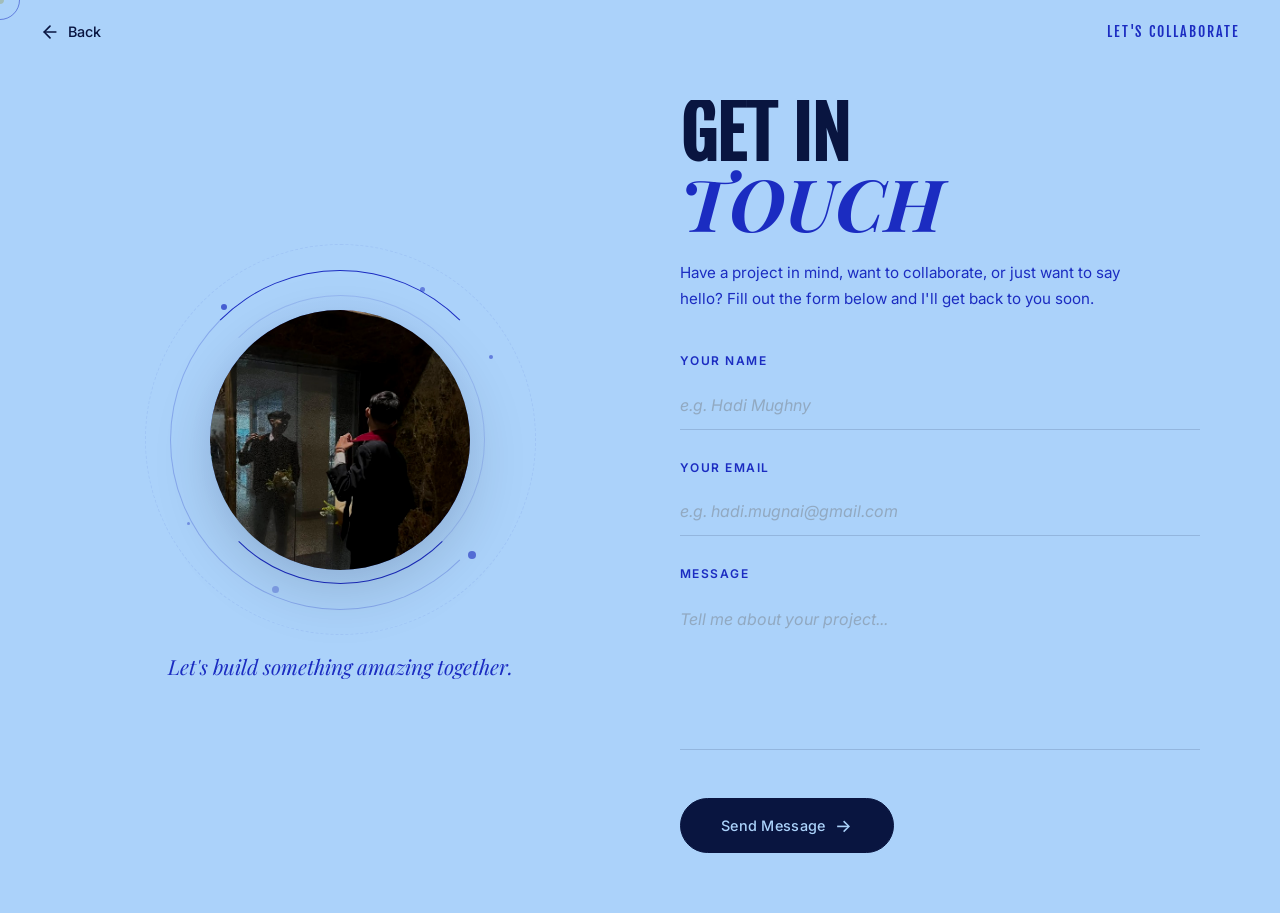
==== contact.html @ e6f9e0f1 "feat: enhance portfolio UI, update projects aesthetic, add new project images" ====
<!doctype html>
<html lang="en">

<head>
    <meta charset="utf-8">
    <meta name="viewport" content="width=device-width, initial-scale=1">
    <meta name="description"
        content="Get in touch with Hadi Mughny — Fullstack Web Developer. Send a message for collaboration or project inquiries.">
    <meta name="author" content="Hadi Mughny">
    <link rel="icon" href="img/tittle.png">
    <title>Contact — Hadi Mughny</title>

    <!-- Fonts -->
    <link rel="preconnect" href="https://fonts.googleapis.com">
    <link rel="preconnect" href="https://fonts.gstatic.com" crossorigin>
    <link
        href="https://fonts.googleapis.com/css2?family=Fjalla+One&family=Inter:wght@300;400;500;600;700&family=Playfair+Display:ital,wght@0,400;0,700;1,400;1,700&display=swap"
        rel="stylesheet">

    <!-- Styles -->
    <link rel="stylesheet" href="css/style.css">
    <link rel="stylesheet" href="css/contact-page.css">
</head>

<body class="contact-page-body">

    <!-- ===== CUSTOM CURSOR ===== -->
    <div class="cursor" id="cursor"></div>
    <div class="cursor-follower" id="cursorFollower"></div>

    <!-- ===== BACK NAVIGATION ===== -->
    <nav class="contact-nav" id="contactNav">
        <a href="index.html" class="contact-nav__back" aria-label="Go back">
            <svg width="20" height="20" viewBox="0 0 24 24" fill="none" stroke="currentColor" stroke-width="2"
                stroke-linecap="round" stroke-linejoin="round">
                <line x1="19" y1="12" x2="5" y2="12"></line>
                <polyline points="12 19 5 12 12 5"></polyline>
            </svg>
            <span>Back</span>
        </a>
        <span class="contact-nav__label">Let's Collaborate</span>
    </nav>

    <!-- ===== MAIN CONTENT ===== -->
    <main class="contact-page">
        <div class="contact-page__container">

            <!-- LEFT: Profile Photo with Animations -->
            <div class="contact-page__visual" id="visualSection">
                <div class="profile-scene">
                    <!-- Animated rings -->
                    <div class="profile-ring profile-ring--1"></div>
                    <div class="profile-ring profile-ring--2"></div>
                    <div class="profile-ring profile-ring--3"></div>

                    <!-- Floating particles -->
                    <div class="profile-particle profile-particle--1"></div>
                    <div class="profile-particle profile-particle--2"></div>
                    <div class="profile-particle profile-particle--3"></div>
                    <div class="profile-particle profile-particle--4"></div>
                    <div class="profile-particle profile-particle--5"></div>
                    <div class="profile-particle profile-particle--6"></div>

                    <!-- Profile image -->
                    <div class="profile-photo" id="profilePhoto">
                        <img src="img/profile-contact.jpg" alt="Hadi Mughny">
                    </div>

                    <!-- Glow behind photo -->
                    <div class="profile-glow"></div>
                </div>

                <p class="contact-page__tagline">
                    Let's build something <span class="text-gold">amazing</span> together.
                </p>
            </div>

            <!-- RIGHT: Contact Form -->
            <div class="contact-page__form-wrapper" id="formSection">
                <h1 class="contact-page__title">
                    <span class="contact-page__title-line">
                        <span class="contact-page__title-text">Get In</span>
                    </span>
                    <span class="contact-page__title-line">
                        <span class="contact-page__title-text text-gold">Touch</span>
                    </span>
                </h1>

                <p class="contact-page__subtitle">
                    Have a project in mind, want to collaborate, or just want to say hello?
                    Fill out the form below and I'll get back to you soon.
                </p>

                <form class="contact-form" id="contactForm" action="https://api.web3forms.com/submit" method="POST">
                    <input type="hidden" name="access_key" id="web3formsKey" value="acc2020a-4815-4b8a-bb14-5524cab819b2">
                    <input type="hidden" name="subject" value="Portfolio Contact — New Message from Website">
                    <input type="hidden" name="from_name" value="Portfolio Contact Form">
                    <input type="hidden" name="redirect" value="">

                    <div class="contact-form__group">
                        <label for="name" class="contact-form__label">Your Name</label>
                        <input type="text" id="name" name="name" class="contact-form__input" placeholder="e.g. Hadi Mughny" required autocomplete="name">
                        <div class="contact-form__line"></div>
                    </div>

                    <div class="contact-form__group">
                        <label for="email" class="contact-form__label">Your Email</label>
                        <input type="email" id="email" name="email" class="contact-form__input" placeholder="e.g. hadi.mugnai@gmail.com" required autocomplete="email">
                        <div class="contact-form__line"></div>
                    </div>

                    <div class="contact-form__group">
                        <label for="message" class="contact-form__label">Message</label>
                        <textarea id="message" name="message" class="contact-form__input contact-form__textarea"
                            placeholder="Tell me about your project..." rows="5" required></textarea>
                        <div class="contact-form__line"></div>
                    </div>

                    <button type="submit" class="btn btn--dark contact-form__submit" id="submitBtn">
                        <span class="contact-form__submit-text">Send Message</span>
                        <span class="btn__arrow">→</span>
                        <div class="contact-form__submit-loader">
                            <div class="spinner"></div>
                        </div>
                    </button>
                </form>

                <!-- Success message -->
                <div class="contact-form__success" id="formSuccess">
                    <div class="contact-form__success-icon">✓</div>
                    <h3>Message Sent!</h3>
                    <p>Thank you for reaching out. I'll get back to you as soon as possible.</p>
                    <a href="index.html" class="btn btn--outline" style="margin-top: 20px;">
                        <span>Back to Portfolio</span>
                        <span class="btn__arrow">→</span>
                    </a>
                </div>
            </div>
        </div>
    </main>

    <!-- ===== JAVASCRIPT ===== -->
    <script>
        // ============================================
        // CUSTOM CURSOR
        // ============================================
        const cursor = document.getElementById('cursor');
        const cursorFollower = document.getElementById('cursorFollower');
        let mouseX = 0, mouseY = 0;
        let followerX = 0, followerY = 0;

        document.addEventListener('mousemove', (e) => {
            mouseX = e.clientX;
            mouseY = e.clientY;
            cursor.style.left = mouseX + 'px';
            cursor.style.top = mouseY + 'px';
        });

        function animateFollower() {
            followerX += (mouseX - followerX) * 0.12;
            followerY += (mouseY - followerY) * 0.12;
            cursorFollower.style.left = followerX + 'px';
            cursorFollower.style.top = followerY + 'px';
            requestAnimationFrame(animateFollower);
        }
        animateFollower();

        const hoverTargets = document.querySelectorAll('a, button, .btn, input, textarea');
        hoverTargets.forEach(el => {
            el.addEventListener('mouseenter', () => {
                cursor.classList.add('hover');
                cursorFollower.classList.add('hover');
            });
            el.addEventListener('mouseleave', () => {
                cursor.classList.remove('hover');
                cursorFollower.classList.remove('hover');
            });
        });

        if (window.matchMedia('(hover: hover)').matches) {
            document.body.style.cursor = 'none';
            document.querySelectorAll('a, button, input, textarea').forEach(el => el.style.cursor = 'none');
        }

        // ============================================
        // ENTRANCE ANIMATIONS
        // ============================================
        window.addEventListener('load', () => {
            document.querySelector('.contact-page__visual').classList.add('visible');
            setTimeout(() => {
                document.querySelector('.contact-page__form-wrapper').classList.add('visible');
            }, 300);
        });

        // ============================================
        // PROFILE PHOTO PARALLAX ON MOUSE MOVE
        // ============================================
        const profilePhoto = document.getElementById('profilePhoto');
        const visualSection = document.getElementById('visualSection');

        if (visualSection && profilePhoto) {
            visualSection.addEventListener('mousemove', (e) => {
                const rect = visualSection.getBoundingClientRect();
                const x = (e.clientX - rect.left - rect.width / 2) / rect.width;
                const y = (e.clientY - rect.top - rect.height / 2) / rect.height;

                profilePhoto.style.transform = `translate(${x * 15}px, ${y * 15}px) scale(1.02)`;
            });

            visualSection.addEventListener('mouseleave', () => {
                profilePhoto.style.transform = 'translate(0, 0) scale(1)';
            });
        }

        // ============================================
        // FORM SUBMISSION (Formspree)
        // ============================================
        const contactForm = document.getElementById('contactForm');
        const submitBtn = document.getElementById('submitBtn');
        const formSuccess = document.getElementById('formSuccess');

        contactForm.addEventListener('submit', async (e) => {
            e.preventDefault();

            // Show loading state
            submitBtn.classList.add('loading');
            submitBtn.disabled = true;

            try {
                const formData = new FormData(contactForm);
                const response = await fetch('https://api.web3forms.com/submit', {
                    method: 'POST',
                    body: formData
                });

                const result = await response.json();

                if (result.success) {
                    // Show success
                    contactForm.style.display = 'none';
                    document.querySelector('.contact-page__subtitle').style.display = 'none';
                    formSuccess.classList.add('visible');
                } else {
                    throw new Error(result.message || 'Form submission failed');
                }
            } catch (error) {
                // Fallback: open mailto
                const name = document.getElementById('name').value;
                const email = document.getElementById('email').value;
                const message = document.getElementById('message').value;
                const mailtoLink = `mailto:hadi.mugnai@gmail.com?subject=Portfolio Contact from ${name}&body=${encodeURIComponent(`Name: ${name}\nEmail: ${email}\n\nMessage:\n${message}`)}`;
                window.location.href = mailtoLink;
            } finally {
                submitBtn.classList.remove('loading');
                submitBtn.disabled = false;
            }
        });

        // ============================================
        // INPUT FOCUS ANIMATION
        // ============================================
        const formInputs = document.querySelectorAll('.contact-form__input');
        formInputs.forEach(input => {
            input.addEventListener('focus', () => {
                input.parentElement.classList.add('focused');
            });
            input.addEventListener('blur', () => {
                if (!input.value) {
                    input.parentElement.classList.remove('focused');
                }
            });
            // Check on load if already has value
            if (input.value) {
                input.parentElement.classList.add('focused');
            }
        });

        // ============================================
        // NAVBAR SCROLL EFFECT
        // ============================================
        const contactNav = document.getElementById('contactNav');
        window.addEventListener('scroll', () => {
            if (window.scrollY > 30) {
                contactNav.classList.add('scrolled');
            } else {
                contactNav.classList.remove('scrolled');
            }
        }, { passive: true });
    </script>

</body>

</html>
---- css/style.css ----
/* ========================================
   PORTFOLIO — HADI MUGHNY
   Modern Editorial Design System
   ======================================== */

/* --- CSS Custom Properties --- */
:root {
  --bg-cream: #ABD2FA;
  --bg-dark: #091540;
  --bg-dark-card: #1B2CC1;
  --text-primary: #091540;
  --text-muted: #1B2CC1;
  --text-cream: #ABD2FA;
  --accent-gold: #1B2CC1;
  --border-light: rgba(9, 21, 64, 0.15);
  --border-dark: rgba(171, 210, 250, 0.15);
  --radius-sm: 8px;
  --radius-md: 16px;
  --radius-lg: 24px;
  --radius-xl: 40px;
  --radius-pill: 100px;
  --transition-fast: 0.2s cubic-bezier(0.4, 0, 0.2, 1);
  --transition-med: 0.4s cubic-bezier(0.4, 0, 0.2, 1);
  --transition-slow: 0.6s cubic-bezier(0.4, 0, 0.2, 1);
  --font-display: 'Fjalla One', sans-serif;
  --font-body: 'Inter', sans-serif;
}

/* --- Reset & Base --- */
*,
*::before,
*::after {
  box-sizing: border-box;
  margin: 0;
  padding: 0;
}

html {
  scroll-behavior: smooth;
  font-size: 16px;
  -webkit-font-smoothing: antialiased;
  -moz-osx-font-smoothing: grayscale;
}

body {
  font-family: var(--font-body);
  background-color: var(--bg-cream);
  color: var(--text-primary);
  line-height: 1.6;
  overflow-x: hidden;
}

img {
  max-width: 100%;
  height: auto;
  display: block;
}

a {
  text-decoration: none;
  color: inherit;
  transition: color var(--transition-fast);
}

ul, ol {
  list-style: none;
}

/* --- Typography --- */
.heading-xl {
  font-family: var(--font-display);
  font-size: clamp(3rem, 10vw, 8rem);
  font-weight: 400;
  line-height: 0.95;
  text-transform: uppercase;
  letter-spacing: -0.02em;
}

.heading-lg {
  font-family: var(--font-display);
  font-size: clamp(2rem, 5vw, 4rem);
  font-weight: 400;
  line-height: 1.1;
  text-transform: uppercase;
  letter-spacing: -0.01em;
}

.heading-md {
  font-family: var(--font-display);
  font-size: clamp(1.5rem, 3vw, 2.5rem);
  font-weight: 400;
  line-height: 1.2;
  text-transform: uppercase;
}

.heading-sm {
  font-family: var(--font-display);
  font-size: clamp(1.1rem, 2vw, 1.5rem);
  font-weight: 400;
  line-height: 1.3;
  text-transform: uppercase;
}

.text-gold {
  color: var(--accent-gold);
  font-style: italic;
  font-family: 'Playfair Display', serif;
}

.text-muted {
  color: var(--text-muted);
}

.text-cream {
  color: var(--text-cream);
}

/* --- Layout --- */
.container {
  width: 100%;
  max-width: 1200px;
  margin: 0 auto;
  padding: 0 24px;
}

.container-wide {
  width: 100%;
  max-width: 1400px;
  margin: 0 auto;
  padding: 0 24px;
}

.section {
  padding: 100px 0;
}

.section-sm {
  padding: 60px 0;
}

/* ========================================
   NAVIGATION
   ======================================== */
.navbar {
  position: fixed;
  top: 0;
  left: 0;
  right: 0;
  z-index: 1000;
  padding: 20px 40px;
  display: flex;
  justify-content: space-between;
  align-items: center;
  transition: background var(--transition-med), padding var(--transition-med);
}

.navbar.scrolled {
  background: rgba(171, 210, 250, 0.9);
  backdrop-filter: blur(20px);
  -webkit-backdrop-filter: blur(20px);
  padding: 12px 40px;
  box-shadow: 0 1px 0 var(--border-light);
}

.navbar__logo {
  font-family: var(--font-display);
  font-size: 1.3rem;
  text-transform: uppercase;
  letter-spacing: 0.05em;
  color: var(--text-primary);
}

.navbar__toggle {
  width: 44px;
  height: 44px;
  border-radius: 50%;
  background: var(--bg-dark);
  border: none;
  cursor: pointer;
  display: flex;
  flex-direction: column;
  justify-content: center;
  align-items: center;
  gap: 5px;
  transition: transform var(--transition-fast);
  position: relative;
  z-index: 1001;
}

.navbar__toggle:hover {
  transform: scale(1.08);
}

.navbar__toggle span {
  display: block;
  width: 20px;
  height: 2px;
  background: var(--text-cream);
  border-radius: 2px;
  transition: transform var(--transition-med), opacity var(--transition-fast);
}

.navbar__toggle.active span:nth-child(1) {
  transform: translateY(7px) rotate(45deg);
}

.navbar__toggle.active span:nth-child(2) {
  opacity: 0;
}

.navbar__toggle.active span:nth-child(3) {
  transform: translateY(-7px) rotate(-45deg);
}

/* Full-screen Nav Overlay */
.nav-overlay {
  position: fixed;
  top: 0;
  left: 0;
  width: 100%;
  height: 100%;
  background: var(--bg-dark);
  z-index: 999;
  display: flex;
  flex-direction: column;
  justify-content: center;
  align-items: center;
  opacity: 0;
  pointer-events: none;
  transition: opacity var(--transition-med);
}

.nav-overlay.active {
  opacity: 1;
  pointer-events: all;
}

.nav-overlay__list {
  text-align: center;
}

.nav-overlay__link {
  display: block;
  font-family: var(--font-display);
  font-size: clamp(2rem, 6vw, 4.5rem);
  text-transform: uppercase;
  color: var(--text-cream);
  padding: 10px 0;
  opacity: 0;
  transform: translateY(30px);
  transition: opacity var(--transition-med), transform var(--transition-med), color var(--transition-fast);
}

.nav-overlay.active .nav-overlay__link {
  opacity: 1;
  transform: translateY(0);
}

.nav-overlay.active .nav-overlay__link:nth-child(1) { transition-delay: 0.1s; }
.nav-overlay.active .nav-overlay__link:nth-child(2) { transition-delay: 0.15s; }
.nav-overlay.active .nav-overlay__link:nth-child(3) { transition-delay: 0.2s; }
.nav-overlay.active .nav-overlay__link:nth-child(4) { transition-delay: 0.25s; }
.nav-overlay.active .nav-overlay__link:nth-child(5) { transition-delay: 0.3s; }

.nav-overlay__link:hover {
  color: var(--accent-gold);
}

/* ========================================
   HERO SECTION
   ======================================== */
.hero {
  min-height: 100vh;
  display: flex;
  flex-direction: column;
  justify-content: center;
  padding: 140px 0 80px;
  position: relative;
}

.hero__title {
  font-family: var(--font-display);
  font-size: clamp(3.5rem, 12vw, 10rem);
  font-weight: 400;
  text-transform: uppercase;
  line-height: 0.9;
  letter-spacing: -0.03em;
  margin-bottom: 32px;
}

.hero__title-line {
  display: block;
  overflow: hidden;
}

.hero__title-text {
  display: inline-block;
  animation: slideUp 1s cubic-bezier(0.16, 1, 0.3, 1) forwards;
  opacity: 0;
  transform: translateY(100%);
}

.hero__title-line:nth-child(2) .hero__title-text {
  animation-delay: 0.15s;
}

.hero__subtitle {
  font-family: var(--font-display);
  font-size: clamp(1rem, 2.5vw, 1.6rem);
  text-transform: uppercase;
  letter-spacing: 0.15em;
  color: var(--text-muted);
  margin-bottom: 20px;
  opacity: 0;
  animation: fadeIn 0.8s 0.5s forwards;
}

.hero__description {
  font-size: clamp(0.95rem, 1.5vw, 1.1rem);
  color: var(--text-muted);
  max-width: 520px;
  line-height: 1.7;
  margin-bottom: 40px;
  opacity: 0;
  animation: fadeIn 0.8s 0.65s forwards;
}

.hero__cta-group {
  display: flex;
  gap: 16px;
  flex-wrap: wrap;
  opacity: 0;
  animation: fadeIn 0.8s 0.8s forwards;
}

/* --- Buttons --- */
.btn {
  display: inline-flex;
  align-items: center;
  gap: 10px;
  padding: 14px 32px;
  border-radius: var(--radius-pill);
  font-family: var(--font-body);
  font-size: 0.9rem;
  font-weight: 500;
  letter-spacing: 0.02em;
  cursor: pointer;
  transition: all var(--transition-med);
  border: 1.5px solid var(--text-primary);
  position: relative;
  overflow: hidden;
}

.btn::before {
  content: '';
  position: absolute;
  top: 0;
  left: 0;
  width: 100%;
  height: 100%;
  background: var(--bg-dark);
  transform: translateY(100%);
  transition: transform var(--transition-med);
  z-index: 0;
}

.btn:hover::before {
  transform: translateY(0);
}

.btn span,
.btn svg {
  position: relative;
  z-index: 1;
}

.btn:hover {
  color: var(--text-cream);
  border-color: var(--bg-dark);
}

.btn--outline {
  background: transparent;
  color: var(--text-primary);
}

.btn--dark {
  background: var(--bg-dark);
  color: var(--text-cream);
  border-color: var(--bg-dark);
}

.btn--dark::before {
  background: var(--accent-gold);
}

.btn--dark:hover {
  color: var(--bg-dark);
  border-color: var(--accent-gold);
}

.btn__arrow {
  font-size: 1.1rem;
  transition: transform var(--transition-fast);
}

.btn:hover .btn__arrow {
  transform: translateX(4px);
}

/* ========================================
   MARQUEE BANNER
   ======================================== */
.marquee {
  overflow: hidden;
  padding: 20px 0;
  border-top: 1px solid var(--border-light);
  border-bottom: 1px solid var(--border-light);
  background: var(--bg-cream);
}

.marquee__track {
  display: flex;
  width: max-content;
  animation: marquee 25s linear infinite;
}

.marquee__content {
  display: flex;
  align-items: center;
  gap: 0;
  flex-shrink: 0;
  padding-right: 0;
}

.marquee__item {
  font-family: var(--font-display);
  font-size: clamp(1.1rem, 2vw, 1.5rem);
  text-transform: uppercase;
  white-space: nowrap;
  color: var(--text-primary);
  letter-spacing: 0.05em;
}

.marquee__separator {
  margin: 0 32px;
  font-size: 1.2rem;
  color: var(--text-muted);
}

@keyframes marquee {
  0% { transform: translateX(0); }
  100% { transform: translateX(-50%); }
}

/* ========================================
   PROJECTS SECTION
   ======================================== */
.projects {
  padding: 100px 0;
  background-color: var(--bg-dark);
  color: var(--text-cream);
}

.projects__header {
  margin-bottom: 60px;
}

.projects__title {
  font-family: var(--font-display);
  font-size: clamp(2rem, 5vw, 3.5rem);
  text-transform: uppercase;
}

.project-card {
  display: grid;
  grid-template-columns: 1fr 1fr;
  gap: 48px;
  align-items: center;
  padding: 48px 0;
  border-bottom: 1px solid var(--border-dark);
  opacity: 0;
  transform: translateY(40px);
  transition: opacity 0.7s ease-out, transform 0.7s ease-out;
}

.project-card.visible {
  opacity: 1;
  transform: translateY(0);
}

.project-card:first-of-type {
  border-top: 1px solid var(--border-dark);
}

.project-card__image-wrapper {
  position: relative;
  border-radius: var(--radius-lg);
  background: linear-gradient(135deg, rgba(118, 146, 255, 0.1) 0%, rgba(27, 44, 193, 0.1) 100%);
  border: 1px solid rgba(118, 146, 255, 0.15);
  display: flex;
  align-items: center;
  justify-content: center;
  aspect-ratio: 16 / 10;
}

.project-card__image-wrapper img {
  position: absolute;
  top: 5%;
  left: 5%;
  width: 90%;
  height: 90%;
  object-fit: contain;
  border-radius: 8px;
  box-shadow: 0 15px 35px rgba(0, 0, 0, 0.25);
  transition: transform var(--transition-slow);
}

/* Fading Slider for Cafe POS */
.kitkop-slider img {
  opacity: 0;
  animation: fadeSlider 25s infinite ease-in-out;
}

.kitkop-slider img:nth-child(1) { animation-delay: 0s; }
.kitkop-slider img:nth-child(2) { animation-delay: 5s; }
.kitkop-slider img:nth-child(3) { animation-delay: 10s; }
.kitkop-slider img:nth-child(4) { animation-delay: 15s; }
.kitkop-slider img:nth-child(5) { animation-delay: 20s; }

@keyframes fadeSlider {
  0% { opacity: 0; transform: translateY(15px); }
  4% { opacity: 1; transform: translateY(0); }
  16% { opacity: 1; transform: translateY(0); }
  20% { opacity: 0; transform: translateY(-15px); }
  100% { opacity: 0; transform: translateY(-15px); }
}

.project-card:hover .project-card__image-wrapper img {
  transform: scale(1.05);
}

.project-card__number {
  font-family: var(--font-display);
  font-size: clamp(1.5rem, 3vw, 2.5rem);
  color: #7692FF;
  opacity: 0.8;
  margin-bottom: 8px;
}

.project-card__title {
  font-family: var(--font-display);
  font-size: clamp(1.3rem, 2.5vw, 2rem);
  text-transform: uppercase;
  margin-bottom: 16px;
  line-height: 1.1;
}

.project-card__desc {
  font-size: 0.95rem;
  color: rgba(171, 210, 250, 0.85);
  line-height: 1.7;
  margin-bottom: 20px;
}

.project-card__tech {
  display: flex;
  flex-wrap: wrap;
  gap: 8px;
  margin-bottom: 24px;
}

.project-card__tech .pill {
  border-color: var(--border-dark);
  color: var(--text-cream);
}

.project-card__tech .pill:hover {
  background: var(--text-cream);
  color: var(--bg-dark);
}

.pill {
  display: inline-block;
  padding: 6px 16px;
  border-radius: var(--radius-pill);
  border: 1px solid var(--border-light);
  font-size: 0.78rem;
  font-weight: 500;
  letter-spacing: 0.02em;
  transition: all var(--transition-fast);
  background: transparent;
  color: var(--text-primary);
}

.pill:hover {
  background: var(--bg-dark);
  color: var(--text-cream);
  border-color: var(--bg-dark);
}

.pill--dark {
  border-color: var(--border-dark);
  color: var(--text-cream);
}

.pill--dark:hover {
  background: var(--text-cream);
  color: var(--bg-dark);
}

.project-card__link {
  display: inline-flex;
  align-items: center;
  gap: 8px;
  font-weight: 600;
  font-size: 0.9rem;
  color: var(--text-cream);
  transition: gap var(--transition-fast), color var(--transition-fast);
}

.project-card__link:hover {
  color: var(--accent-gold);
  gap: 14px;
}

.project-card__link-arrow {
  transition: transform var(--transition-fast);
}

.project-card__link:hover .project-card__link-arrow {
  transform: translateX(4px);
}

/* Alternate layout: even cards flip image right */
.project-card:nth-child(even) {
  direction: rtl;
}

.project-card:nth-child(even) > * {
  direction: ltr;
}

/* ========================================
   EXPERIENCE SECTION
   ======================================== */
.experience {
  padding: 100px 0;
  border-top: 1px solid var(--border-light);
}

.experience__label {
  font-family: var(--font-body);
  font-size: 0.85rem;
  text-transform: uppercase;
  letter-spacing: 0.15em;
  color: var(--text-muted);
  margin-bottom: 48px;
}

.experience__entry {
  display: grid;
  grid-template-columns: 80px 1fr;
  gap: 32px;
  padding: 32px 0;
  border-bottom: 1px solid var(--border-light);
  opacity: 0;
  transform: translateY(30px);
  transition: opacity 0.6s ease-out, transform 0.6s ease-out;
}

.experience__entry.visible {
  opacity: 1;
  transform: translateY(0);
}

.experience__number {
  font-family: var(--font-display);
  font-size: 1.5rem;
  color: var(--accent-gold);
  opacity: 0.6;
}

.experience__role {
  font-family: var(--font-display);
  font-size: clamp(1.2rem, 2vw, 1.6rem);
  text-transform: uppercase;
  margin-bottom: 4px;
}

.experience__company {
  font-size: 0.95rem;
  color: var(--accent-gold);
  margin-bottom: 4px;
}

.experience__period {
  font-size: 0.85rem;
  color: var(--text-muted);
  margin-bottom: 12px;
}

.experience__desc {
  font-size: 0.92rem;
  color: var(--text-muted);
  line-height: 1.7;
  max-width: 600px;
}

/* ========================================
   SKILLS SECTION
   ======================================== */
.skills {
  padding: 100px 0;
}

.skills__label {
  font-family: var(--font-body);
  font-size: 0.85rem;
  text-transform: uppercase;
  letter-spacing: 0.15em;
  color: var(--text-muted);
  margin-bottom: 48px;
}

.skills__grid {
  display: grid;
  grid-template-columns: repeat(2, 1fr);
  gap: 20px;
}

.skill-card {
  background: var(--bg-dark);
  border-radius: var(--radius-lg);
  padding: 40px;
  display: flex;
  flex-direction: column;
  min-height: 320px;
  position: relative;
  overflow: hidden;
  opacity: 0;
  transform: translateY(40px);
  transition: opacity 0.6s ease-out, transform 0.6s ease-out;
}

.skill-card.visible {
  opacity: 1;
  transform: translateY(0);
}

.skill-card::before {
  content: '';
  position: absolute;
  top: 0;
  left: 0;
  width: 100%;
  height: 100%;
  background: linear-gradient(135deg, rgba(27, 44, 193, 0.08) 0%, transparent 60%);
  pointer-events: none;
}

.skill-card__header {
  display: flex;
  justify-content: space-between;
  align-items: flex-start;
  margin-bottom: 24px;
}

.skill-card__number {
  font-family: var(--font-body);
  font-size: 0.8rem;
  color: rgba(245, 242, 235, 0.4);
  letter-spacing: 0.05em;
}

.skill-card__badge {
  font-family: var(--font-body);
  font-size: 0.7rem;
  text-transform: uppercase;
  letter-spacing: 0.15em;
  color: rgba(245, 242, 235, 0.4);
}

.skill-card__title {
  font-family: var(--font-display);
  font-size: clamp(2rem, 4vw, 3.5rem);
  text-transform: uppercase;
  color: var(--text-cream);
  line-height: 1;
  margin-bottom: 12px;
}

.skill-card__subtitle {
  font-size: 0.9rem;
  color: rgba(245, 242, 235, 0.5);
  line-height: 1.6;
  margin-bottom: auto;
}

.skill-card__pills {
  display: flex;
  flex-wrap: wrap;
  gap: 8px;
  margin-top: 24px;
}

/* ========================================
   PHILOSOPHY / QUOTE SECTION
   ======================================== */
.philosophy {
  padding: 120px 0;
  text-align: center;
  border-top: 1px solid var(--border-light);
}

.philosophy__quote {
  font-family: 'Playfair Display', serif;
  font-size: clamp(1.5rem, 3.5vw, 2.8rem);
  font-style: italic;
  line-height: 1.4;
  color: var(--text-primary);
  max-width: 800px;
  margin: 0 auto 40px;
  opacity: 0;
  transform: translateY(30px);
  transition: opacity 0.8s ease-out, transform 0.8s ease-out;
}

.philosophy__quote.visible {
  opacity: 1;
  transform: translateY(0);
}

.philosophy__quote .text-gold {
  font-style: italic;
}

/* ========================================
   CONTACT / GET IN TOUCH
   ======================================== */
.contact {
  padding: 100px 0 60px;
  position: relative;
  overflow: hidden;
}

.contact__title {
  font-family: var(--font-display);
  font-size: clamp(3rem, 10vw, 8rem);
  text-transform: uppercase;
  line-height: 0.95;
  margin-bottom: 32px;
}

.contact__title .text-gold {
  font-family: 'Playfair Display', serif;
}

.contact__text {
  font-size: clamp(0.95rem, 1.3vw, 1.1rem);
  color: var(--text-muted);
  max-width: 500px;
  line-height: 1.7;
  margin-bottom: 40px;
}

.contact__cta-row {
  display: flex;
  align-items: center;
  gap: 32px;
  flex-wrap: wrap;
  margin-bottom: 60px;
}

.contact__socials {
  display: flex;
  gap: 16px;
}

.contact__social-link {
  width: 44px;
  height: 44px;
  border-radius: 50%;
  border: 1px solid var(--border-light);
  display: flex;
  align-items: center;
  justify-content: center;
  font-size: 1rem;
  transition: all var(--transition-fast);
}

.contact__social-link:hover {
  background: var(--bg-dark);
  color: var(--text-cream);
  border-color: var(--bg-dark);
  transform: translateY(-3px);
}

.contact__watermark {
  font-family: var(--font-display);
  font-size: clamp(4rem, 12vw, 10rem);
  text-transform: uppercase;
  color: rgba(0, 0, 0, 0.04);
  line-height: 0.95;
  margin-top: 40px;
  pointer-events: none;
  user-select: none;
  text-align: left;
}

/* ========================================
   FOOTER
   ======================================== */
.footer {
  padding: 24px 0;
  border-top: 1px solid var(--border-light);
}

.footer__inner {
  display: flex;
  justify-content: space-between;
  align-items: center;
  flex-wrap: wrap;
  gap: 16px;
}

.footer__copy {
  font-size: 0.82rem;
  color: var(--text-muted);
}

.footer__links {
  display: flex;
  gap: 24px;
}

.footer__link {
  font-size: 0.82rem;
  color: var(--text-muted);
  transition: color var(--transition-fast);
}

.footer__link:hover {
  color: var(--text-primary);
}

/* ========================================
   PRELOADER
   ======================================== */
.preloader {
  position: fixed;
  top: 0;
  left: 0;
  width: 100%;
  height: 100%;
  background: var(--bg-dark);
  z-index: 9999;
  display: flex;
  flex-direction: column;
  justify-content: center;
  align-items: center;
  transition: opacity 0.6s ease, visibility 0.6s ease;
}

.preloader.hidden {
  opacity: 0;
  visibility: hidden;
  pointer-events: none;
}

.preloader__text {
  font-family: var(--font-display);
  font-size: clamp(2.5rem, 8vw, 6rem);
  text-transform: uppercase;
  color: var(--text-cream);
  letter-spacing: 0.05em;
  overflow: hidden;
  line-height: 1;
}

.preloader__text span {
  display: inline-block;
  opacity: 0;
  transform: translateY(100%);
  animation: preloaderChar 0.5s cubic-bezier(0.16, 1, 0.3, 1) forwards;
}

.preloader__line {
  width: 60px;
  height: 2px;
  background: var(--accent-gold);
  margin-top: 24px;
  transform: scaleX(0);
  animation: preloaderLine 0.8s 0.8s cubic-bezier(0.16, 1, 0.3, 1) forwards;
}

@keyframes preloaderChar {
  to {
    opacity: 1;
    transform: translateY(0);
  }
}

@keyframes preloaderLine {
  to {
    transform: scaleX(1);
  }
}

/* ========================================
   CUSTOM CURSOR
   ======================================== */
.cursor {
  position: fixed;
  top: 0;
  left: 0;
  width: 8px;
  height: 8px;
  background: var(--text-primary);
  border-radius: 50%;
  pointer-events: none;
  z-index: 10000;
  transform: translate(-50%, -50%);
  transition: width 0.3s ease, height 0.3s ease, background 0.3s ease, opacity 0.3s ease;
  mix-blend-mode: difference;
}

.cursor-follower {
  position: fixed;
  top: 0;
  left: 0;
  width: 40px;
  height: 40px;
  border: 1.5px solid rgba(27, 44, 193, 0.5);
  border-radius: 50%;
  pointer-events: none;
  z-index: 9999;
  transform: translate(-50%, -50%);
  transition: width 0.4s ease, height 0.4s ease, border-color 0.3s ease, opacity 0.3s ease;
}

.cursor.hover {
  width: 50px;
  height: 50px;
  background: rgba(27, 44, 193, 0.15);
  mix-blend-mode: normal;
}

.cursor-follower.hover {
  width: 60px;
  height: 60px;
  border-color: var(--accent-gold);
}

/* Hide custom cursor on touch devices */
@media (hover: none) and (pointer: coarse) {
  .cursor,
  .cursor-follower {
    display: none !important;
  }
}

/* ========================================
   SCROLL PROGRESS BAR
   ======================================== */
.scroll-progress {
  position: fixed;
  top: 0;
  left: 0;
  height: 3px;
  background: linear-gradient(90deg, var(--accent-gold), #7692FF);
  z-index: 10001;
  width: 0%;
  transition: none;
  border-radius: 0 2px 2px 0;
  box-shadow: 0 0 8px rgba(27, 44, 193, 0.4);
}

/* ========================================
   AMBIENT BACKGROUND GLOW
   ======================================== */
.hero::after {
  content: '';
  position: absolute;
  bottom: -100px;
  right: -100px;
  width: 500px;
  height: 500px;
  background: radial-gradient(circle, rgba(27, 44, 193, 0.08) 0%, transparent 70%);
  pointer-events: none;
  z-index: -1;
  animation: glowPulse 6s ease-in-out infinite alternate;
}

.contact::before {
  content: '';
  position: absolute;
  top: -80px;
  left: -80px;
  width: 450px;
  height: 450px;
  background: radial-gradient(circle, rgba(27, 44, 193, 0.06) 0%, transparent 70%);
  pointer-events: none;
  z-index: 0;
  animation: glowPulse 8s ease-in-out infinite alternate;
}

@keyframes glowPulse {
  0% { opacity: 0.5; transform: scale(1); }
  100% { opacity: 1; transform: scale(1.15); }
}

/* ========================================
   SCROLL-SCRUB TEXT HIGHLIGHT
   ======================================== */
.char-highlight span {
  opacity: 0.15;
  transition: opacity 0.05s ease;
  display: inline;
}

.char-highlight span.lit {
  opacity: 1;
}

/* ========================================
   ENHANCED SLIDE ANIMATIONS
   ======================================== */
@keyframes slideFromLeft {
  from { opacity: 0; transform: translateX(-60px); }
  to { opacity: 1; transform: translateX(0); }
}

@keyframes slideFromRight {
  from { opacity: 0; transform: translateX(60px); }
  to { opacity: 1; transform: translateX(0); }
}

.project-card {
  opacity: 0;
  transform: translateX(-50px);
  transition: opacity 0.8s cubic-bezier(0.16, 1, 0.3, 1), transform 0.8s cubic-bezier(0.16, 1, 0.3, 1);
}

.project-card:nth-child(even) {
  transform: translateX(50px);
}

.project-card.visible {
  opacity: 1;
  transform: translateX(0) !important;
}

/* Enhanced experience stagger */
.experience__entry {
  opacity: 0;
  transform: translateY(40px);
  transition: opacity 0.7s cubic-bezier(0.16, 1, 0.3, 1), transform 0.7s cubic-bezier(0.16, 1, 0.3, 1);
}

.experience__entry.visible {
  opacity: 1;
  transform: translateY(0);
}

/* ========================================
   WATERMARK CHARACTER ANIMATION
   ======================================== */
.contact__watermark span {
  display: inline-block;
  opacity: 0;
  transform: translateY(30px);
  transition: opacity 0.4s ease, transform 0.4s ease;
}

.contact__watermark.visible span {
  opacity: 1;
  transform: translateY(0);
}

/* ========================================
   MAGNETIC BUTTON ENHANCEMENT
   ======================================== */
.magnetic-wrap {
  display: inline-block;
  transition: transform 0.3s cubic-bezier(0.23, 1, 0.32, 1);
}

/* ========================================
   SKILL CARD HOVER TILT
   ======================================== */
.skill-card {
  transition: opacity 0.6s ease-out, transform 0.6s ease-out, box-shadow 0.4s ease;
}

.skill-card:hover {
  box-shadow: 0 20px 60px rgba(0, 0, 0, 0.3);
  transform: translateY(-4px) !important;
}

/* ========================================
   SCROLL ANIMATIONS (KEYFRAMES)
   ======================================== */
@keyframes slideUp {
  from {
    opacity: 0;
    transform: translateY(100%);
  }
  to {
    opacity: 1;
    transform: translateY(0);
  }
}

@keyframes fadeIn {
  from { opacity: 0; transform: translateY(20px); }
  to { opacity: 1; transform: translateY(0); }
}

@keyframes fadeInScale {
  from { opacity: 0; transform: scale(0.95); }
  to { opacity: 1; transform: scale(1); }
}

/* Generic scroll-reveal class */
.reveal {
  opacity: 0;
  transform: translateY(40px);
  transition: opacity 0.7s ease-out, transform 0.7s ease-out;
}

.reveal.visible {
  opacity: 1;
  transform: translateY(0);
}

.reveal-delay-1 { transition-delay: 0.1s; }
.reveal-delay-2 { transition-delay: 0.2s; }
.reveal-delay-3 { transition-delay: 0.3s; }
.reveal-delay-4 { transition-delay: 0.4s; }

/* ========================================
   RESPONSIVE — TABLET
   ======================================== */
@media (max-width: 1024px) {
  .skills__grid {
    grid-template-columns: 1fr;
  }

  .project-card {
    grid-template-columns: 1fr;
    gap: 24px;
  }

  .project-card:nth-child(even) {
    direction: ltr;
  }

  .experience__entry {
    grid-template-columns: 60px 1fr;
    gap: 20px;
  }
}

/* ========================================
   RESPONSIVE — MOBILE
   ======================================== */
@media (max-width: 768px) {
  .navbar {
    padding: 16px 20px;
  }

  .navbar.scrolled {
    padding: 10px 20px;
  }

  .container,
  .container-wide {
    padding: 0 20px;
  }

  .section {
    padding: 70px 0;
  }

  .hero {
    padding: 120px 0 60px;
    min-height: auto;
  }

  .hero__cta-group {
    flex-direction: column;
    width: 100%;
  }

  .hero__cta-group .btn {
    justify-content: center;
    width: 100%;
  }

  .skill-card {
    padding: 28px;
    min-height: 260px;
  }

  .experience__entry {
    grid-template-columns: 1fr;
    gap: 8px;
  }

  .experience__number {
    font-size: 1rem;
  }

  .contact__cta-row {
    flex-direction: column;
    align-items: flex-start;
  }

  .footer__inner {
    flex-direction: column;
    text-align: center;
  }

  .marquee__item {
    font-size: 1rem;
  }

  .marquee__separator {
    margin: 0 20px;
  }

  .project-card {
    padding: 32px 0;
  }
}

@media (max-width: 480px) {
  .hero__title {
    font-size: clamp(2.8rem, 14vw, 5rem);
  }

  .contact__title {
    font-size: clamp(2.5rem, 14vw, 5rem);
  }
}

/* ========================================
   UTILITY CLASSES
   ======================================== */
.sr-only {
  position: absolute;
  width: 1px;
  height: 1px;
  padding: 0;
  margin: -1px;
  overflow: hidden;
  clip: rect(0, 0, 0, 0);
  white-space: nowrap;
  border: 0;
}
---- css/contact-page.css ----
/* ========================================
   CONTACT PAGE — DEDICATED STYLES
   ======================================== */

/* --- Body --- */
.contact-page-body {
  background: var(--bg-cream);
  min-height: 100vh;
}

/* --- Navigation --- */
.contact-nav {
  position: fixed;
  top: 0;
  left: 0;
  right: 0;
  z-index: 1000;
  padding: 20px 40px;
  display: flex;
  justify-content: space-between;
  align-items: center;
  transition: background var(--transition-med), padding var(--transition-med);
}

.contact-nav.scrolled {
  background: rgba(245, 242, 235, 0.9);
  backdrop-filter: blur(20px);
  -webkit-backdrop-filter: blur(20px);
  padding: 12px 40px;
  box-shadow: 0 1px 0 var(--border-light);
}

.contact-nav__back {
  display: flex;
  align-items: center;
  gap: 8px;
  font-family: var(--font-body);
  font-size: 0.9rem;
  font-weight: 500;
  color: var(--text-primary);
  transition: color var(--transition-fast), gap var(--transition-fast);
}

.contact-nav__back:hover {
  color: var(--accent-gold);
  gap: 12px;
}

.contact-nav__back svg {
  transition: transform var(--transition-fast);
}

.contact-nav__back:hover svg {
  transform: translateX(-4px);
}

.contact-nav__label {
  font-family: var(--font-display);
  font-size: 0.85rem;
  text-transform: uppercase;
  letter-spacing: 0.15em;
  color: var(--text-muted);
}

/* --- Main Layout --- */
.contact-page {
  min-height: 100vh;
  display: flex;
  align-items: center;
  padding: 100px 0 60px;
}

.contact-page__container {
  width: 100%;
  max-width: 1200px;
  margin: 0 auto;
  padding: 0 40px;
  display: grid;
  grid-template-columns: 1fr 1fr;
  gap: 80px;
  align-items: center;
}

/* ========================================
   LEFT: PROFILE VISUAL
   ======================================== */
.contact-page__visual {
  display: flex;
  flex-direction: column;
  align-items: center;
  text-align: center;
  opacity: 0;
  transform: translateX(-40px);
  transition: opacity 0.8s cubic-bezier(0.16, 1, 0.3, 1), transform 0.8s cubic-bezier(0.16, 1, 0.3, 1);
}

.contact-page__visual.visible {
  opacity: 1;
  transform: translateX(0);
}

/* Profile Scene Container */
.profile-scene {
  position: relative;
  width: 340px;
  height: 340px;
  display: flex;
  align-items: center;
  justify-content: center;
  margin-bottom: 32px;
}

/* Animated Rings */
.profile-ring {
  position: absolute;
  border-radius: 50%;
  border: 1.5px solid transparent;
}

.profile-ring--1 {
  width: 100%;
  height: 100%;
  border-color: rgba(27, 44, 193, 0.25);
  animation: ringRotate1 12s linear infinite;
  border-top-color: var(--accent-gold);
  border-right-color: transparent;
}

.profile-ring--2 {
  width: 85%;
  height: 85%;
  border-color: rgba(27, 44, 193, 0.15);
  animation: ringRotate2 18s linear infinite reverse;
  border-bottom-color: var(--accent-gold);
  border-left-color: transparent;
}

.profile-ring--3 {
  width: 115%;
  height: 115%;
  border-color: rgba(27, 44, 193, 0.08);
  animation: ringRotate1 25s linear infinite;
  border-style: dashed;
}

@keyframes ringRotate1 {
  from { transform: rotate(0deg); }
  to { transform: rotate(360deg); }
}

@keyframes ringRotate2 {
  from { transform: rotate(0deg); }
  to { transform: rotate(-360deg); }
}

/* Floating Particles */
.profile-particle {
  position: absolute;
  border-radius: 50%;
  background: var(--accent-gold);
}

.profile-particle--1 {
  width: 6px;
  height: 6px;
  top: 10%;
  left: 15%;
  animation: particleFloat1 4s ease-in-out infinite;
  opacity: 0.7;
}

.profile-particle--2 {
  width: 4px;
  height: 4px;
  top: 25%;
  right: 5%;
  animation: particleFloat2 5s ease-in-out infinite;
  opacity: 0.5;
}

.profile-particle--3 {
  width: 8px;
  height: 8px;
  bottom: 15%;
  right: 10%;
  animation: particleFloat3 6s ease-in-out infinite;
  opacity: 0.6;
}

.profile-particle--4 {
  width: 3px;
  height: 3px;
  bottom: 25%;
  left: 5%;
  animation: particleFloat2 4.5s ease-in-out infinite 1s;
  opacity: 0.4;
}

.profile-particle--5 {
  width: 5px;
  height: 5px;
  top: 5%;
  right: 25%;
  animation: particleFloat1 5.5s ease-in-out infinite 0.5s;
  opacity: 0.5;
}

.profile-particle--6 {
  width: 7px;
  height: 7px;
  bottom: 5%;
  left: 30%;
  animation: particleFloat3 7s ease-in-out infinite 2s;
  opacity: 0.3;
}

@keyframes particleFloat1 {
  0%, 100% { transform: translate(0, 0) scale(1); opacity: 0.7; }
  50% { transform: translate(10px, -20px) scale(1.3); opacity: 1; }
}

@keyframes particleFloat2 {
  0%, 100% { transform: translate(0, 0) scale(1); opacity: 0.5; }
  50% { transform: translate(-15px, -10px) scale(1.5); opacity: 0.8; }
}

@keyframes particleFloat3 {
  0%, 100% { transform: translate(0, 0) scale(1); opacity: 0.6; }
  50% { transform: translate(8px, 15px) scale(1.2); opacity: 0.9; }
}

/* Profile Photo */
.profile-photo {
  position: relative;
  z-index: 2;
  width: 260px;
  height: 260px;
  border-radius: 50%;
  overflow: hidden;
  transition: transform 0.4s cubic-bezier(0.23, 1, 0.32, 1);
  box-shadow: 0 20px 60px rgba(0, 0, 0, 0.15);
}

.profile-photo::before {
  content: '';
  position: absolute;
  top: -2px;
  left: -2px;
  right: -2px;
  bottom: -2px;
  border-radius: 50%;
  background: linear-gradient(135deg, var(--accent-gold), transparent, var(--accent-gold));
  z-index: -1;
  animation: borderGlow 3s ease-in-out infinite alternate;
}

@keyframes borderGlow {
  0% { opacity: 0.4; transform: rotate(0deg); }
  100% { opacity: 1; transform: rotate(180deg); }
}

.profile-photo img {
  width: 100%;
  height: 100%;
  object-fit: cover;
  object-position: center 35%;
  filter: contrast(1.05) saturate(1.1);
  transition: transform 0.6s ease, filter 0.4s ease;
}

.profile-photo:hover img {
  transform: scale(1.08);
  filter: contrast(1.1) saturate(1.2);
}

/* Glow behind photo */
.profile-glow {
  position: absolute;
  width: 300px;
  height: 300px;
  border-radius: 50%;
  background: radial-gradient(circle, rgba(27, 44, 193, 0.2) 0%, transparent 70%);
  z-index: 0;
  animation: glowPulseProfile 4s ease-in-out infinite alternate;
}

@keyframes glowPulseProfile {
  0% { transform: scale(0.9); opacity: 0.4; }
  100% { transform: scale(1.3); opacity: 0.8; }
}

/* Tagline */
.contact-page__tagline {
  font-family: 'Playfair Display', serif;
  font-size: 1.3rem;
  font-style: italic;
  color: var(--text-muted);
  margin-top: 8px;
}

/* ========================================
   RIGHT: CONTACT FORM
   ======================================== */
.contact-page__form-wrapper {
  opacity: 0;
  transform: translateX(40px);
  transition: opacity 0.8s 0.2s cubic-bezier(0.16, 1, 0.3, 1), transform 0.8s 0.2s cubic-bezier(0.16, 1, 0.3, 1);
}

.contact-page__form-wrapper.visible {
  opacity: 1;
  transform: translateX(0);
}

.contact-page__title {
  font-family: var(--font-display);
  font-size: clamp(2.5rem, 6vw, 4.5rem);
  text-transform: uppercase;
  line-height: 0.95;
  margin-bottom: 20px;
}

.contact-page__title-line {
  display: block;
  overflow: hidden;
}

.contact-page__title-text {
  display: inline-block;
  animation: slideUp 1s cubic-bezier(0.16, 1, 0.3, 1) forwards;
  opacity: 0;
  transform: translateY(100%);
}

.contact-page__title-line:nth-child(2) .contact-page__title-text {
  animation-delay: 0.15s;
}

.contact-page__subtitle {
  font-size: 0.95rem;
  color: var(--text-muted);
  line-height: 1.7;
  margin-bottom: 40px;
  max-width: 460px;
}

/* Form Styles */
.contact-form {
  display: flex;
  flex-direction: column;
  gap: 28px;
}

.contact-form__group {
  position: relative;
}

.contact-form__label {
  display: block;
  font-family: var(--font-body);
  font-size: 0.75rem;
  font-weight: 600;
  text-transform: uppercase;
  letter-spacing: 0.12em;
  color: var(--text-muted);
  margin-bottom: 10px;
  transition: color var(--transition-fast);
}

.contact-form__group.focused .contact-form__label {
  color: var(--accent-gold);
}

.contact-form__input {
  width: 100%;
  padding: 14px 0;
  font-family: var(--font-body);
  font-size: 1rem;
  color: var(--text-primary);
  background: transparent;
  border: none;
  border-bottom: 1.5px solid var(--border-light);
  outline: none;
  transition: border-color var(--transition-fast);
  resize: none;
}

.contact-form__input::placeholder {
  color: rgba(107, 107, 107, 0.4);
  font-style: italic;
}

.contact-form__input:focus {
  border-bottom-color: var(--accent-gold);
}

/* Animated underline */
.contact-form__line {
  position: absolute;
  bottom: 0;
  left: 0;
  width: 0;
  height: 2px;
  background: var(--accent-gold);
  transition: width 0.4s cubic-bezier(0.16, 1, 0.3, 1);
}

.contact-form__group.focused .contact-form__line {
  width: 100%;
}

.contact-form__textarea {
  min-height: 120px;
  line-height: 1.6;
}

/* Submit Button */
.contact-form__submit {
  align-self: flex-start;
  margin-top: 12px;
  padding: 16px 40px;
  position: relative;
  min-width: 200px;
  justify-content: center;
}

.contact-form__submit-loader {
  display: none;
  position: absolute;
  top: 50%;
  left: 50%;
  transform: translate(-50%, -50%);
}

.contact-form__submit.loading .contact-form__submit-text,
.contact-form__submit.loading .btn__arrow {
  opacity: 0;
}

.contact-form__submit.loading .contact-form__submit-loader {
  display: block;
}

.spinner {
  width: 20px;
  height: 20px;
  border: 2px solid rgba(245, 242, 235, 0.3);
  border-top-color: var(--text-cream);
  border-radius: 50%;
  animation: spin 0.6s linear infinite;
}

@keyframes spin {
  to { transform: rotate(360deg); }
}

/* Success State */
.contact-form__success {
  text-align: center;
  padding: 60px 20px;
  display: none;
}

.contact-form__success.visible {
  display: block;
  animation: fadeIn 0.6s ease forwards;
}

.contact-form__success-icon {
  width: 64px;
  height: 64px;
  border-radius: 50%;
  background: var(--accent-gold);
  color: var(--bg-dark);
  font-size: 1.8rem;
  font-weight: 700;
  display: flex;
  align-items: center;
  justify-content: center;
  margin: 0 auto 20px;
  animation: successPop 0.5s 0.2s cubic-bezier(0.16, 1, 0.3, 1) forwards;
  transform: scale(0);
}

@keyframes successPop {
  to { transform: scale(1); }
}

.contact-form__success h3 {
  font-family: var(--font-display);
  font-size: 1.8rem;
  text-transform: uppercase;
  margin-bottom: 12px;
}

.contact-form__success p {
  color: var(--text-muted);
  font-size: 0.95rem;
  line-height: 1.6;
}

/* ========================================
   RESPONSIVE — TABLET
   ======================================== */
@media (max-width: 1024px) {
  .contact-page__container {
    grid-template-columns: 1fr;
    gap: 60px;
    text-align: center;
  }

  .contact-page__visual {
    order: -1;
  }

  .profile-scene {
    width: 280px;
    height: 280px;
  }

  .profile-photo {
    width: 220px;
    height: 220px;
  }

  .contact-page__subtitle {
    max-width: 100%;
  }

  .contact-form__submit {
    align-self: center;
  }
}

/* ========================================
   RESPONSIVE — MOBILE
   ======================================== */
@media (max-width: 768px) {
  .contact-nav {
    padding: 16px 20px;
  }

  .contact-nav.scrolled {
    padding: 10px 20px;
  }

  .contact-page__container {
    padding: 0 20px;
    gap: 40px;
  }

  .contact-page {
    padding: 80px 0 40px;
  }

  .profile-scene {
    width: 240px;
    height: 240px;
  }

  .profile-photo {
    width: 180px;
    height: 180px;
  }

  .contact-page__title {
    text-align: center;
  }

  .contact-page__subtitle {
    text-align: center;
  }

  .contact-form__submit {
    width: 100%;
    justify-content: center;
    align-self: stretch;
  }
}

@media (max-width: 480px) {
  .profile-scene {
    width: 200px;
    height: 200px;
  }

  .profile-photo {
    width: 160px;
    height: 160px;
  }

  .contact-page__tagline {
    font-size: 1.1rem;
  }
}
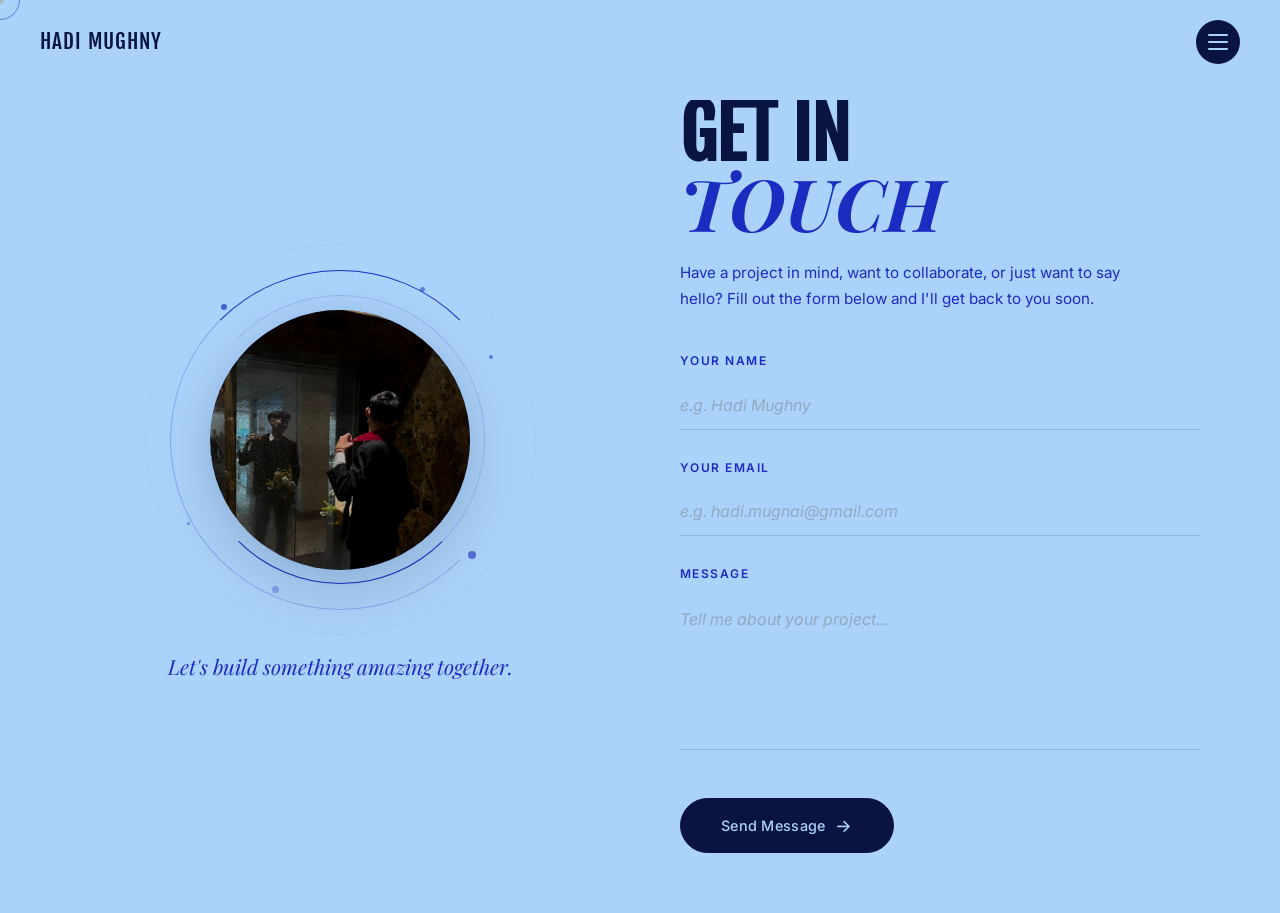
==== commit de5d4b82: "fix: sync contact page navbar with home page" ====
--- a/contact.html
+++ b/contact.html
@@ -28,18 +28,26 @@
     <div class="cursor" id="cursor"></div>
     <div class="cursor-follower" id="cursorFollower"></div>
 
-    <!-- ===== BACK NAVIGATION ===== -->
-    <nav class="contact-nav" id="contactNav">
-        <a href="index.html" class="contact-nav__back" aria-label="Go back">
-            <svg width="20" height="20" viewBox="0 0 24 24" fill="none" stroke="currentColor" stroke-width="2"
-                stroke-linecap="round" stroke-linejoin="round">
-                <line x1="19" y1="12" x2="5" y2="12"></line>
-                <polyline points="12 19 5 12 12 5"></polyline>
-            </svg>
-            <span>Back</span>
-        </a>
-        <span class="contact-nav__label">Let's Collaborate</span>
+    <!-- ===== NAVIGATION ===== -->
+    <nav class="navbar" id="navbar" role="navigation" aria-label="Main navigation">
+        <a href="index.html" class="navbar__logo">Hadi Mughny</a>
+        <button class="navbar__toggle" id="navToggle" aria-label="Toggle navigation menu" aria-expanded="false">
+            <span></span>
+            <span></span>
+            <span></span>
+        </button>
     </nav>
+
+    <!-- Full-screen Nav Overlay -->
+    <div class="nav-overlay" id="navOverlay" role="dialog" aria-label="Navigation menu">
+        <nav class="nav-overlay__list">
+            <a href="index.html#home" class="nav-overlay__link" data-nav-link>Home</a>
+            <a href="index.html#projects" class="nav-overlay__link" data-nav-link>Projects</a>
+            <a href="index.html#experience" class="nav-overlay__link" data-nav-link>Experience</a>
+            <a href="index.html#skills" class="nav-overlay__link" data-nav-link>Skills</a>
+            <a href="contact.html" class="nav-overlay__link" data-nav-link>Contact</a>
+        </nav>
+    </div>
 
     <!-- ===== MAIN CONTENT ===== -->
     <main class="contact-page">
@@ -276,14 +284,53 @@
         });
 
         // ============================================
+        // MAGNETIC HOVER EFFECT FOR NAVBAR
+        // ============================================
+        const magneticEls = document.querySelectorAll('.navbar__toggle');
+        magneticEls.forEach(el => {
+            el.addEventListener('mousemove', (e) => {
+                const rect = el.getBoundingClientRect();
+                const x = e.clientX - rect.left - rect.width / 2;
+                const y = e.clientY - rect.top - rect.height / 2;
+                el.style.transform = `translate(${x * 0.3}px, ${y * 0.3}px)`;
+            });
+            el.addEventListener('mouseleave', () => {
+                el.style.transform = 'translate(0, 0)';
+            });
+        });
+
+        // ============================================
+        // NAVIGATION TOGGLE
+        // ============================================
+        const navToggle = document.getElementById('navToggle');
+        const navOverlay = document.getElementById('navOverlay');
+        const navLinks = document.querySelectorAll('[data-nav-link]');
+
+        navToggle.addEventListener('click', () => {
+            const isActive = navToggle.classList.toggle('active');
+            navOverlay.classList.toggle('active');
+            navToggle.setAttribute('aria-expanded', isActive);
+            document.body.style.overflow = isActive ? 'hidden' : '';
+        });
+
+        navLinks.forEach(link => {
+            link.addEventListener('click', () => {
+                navToggle.classList.remove('active');
+                navOverlay.classList.remove('active');
+                navToggle.setAttribute('aria-expanded', 'false');
+                document.body.style.overflow = '';
+            });
+        });
+
+        // ============================================
         // NAVBAR SCROLL EFFECT
         // ============================================
-        const contactNav = document.getElementById('contactNav');
+        const navbar = document.getElementById('navbar');
         window.addEventListener('scroll', () => {
             if (window.scrollY > 30) {
-                contactNav.classList.add('scrolled');
+                navbar.classList.add('scrolled');
             } else {
-                contactNav.classList.remove('scrolled');
+                navbar.classList.remove('scrolled');
             }
         }, { passive: true });
     </script>
